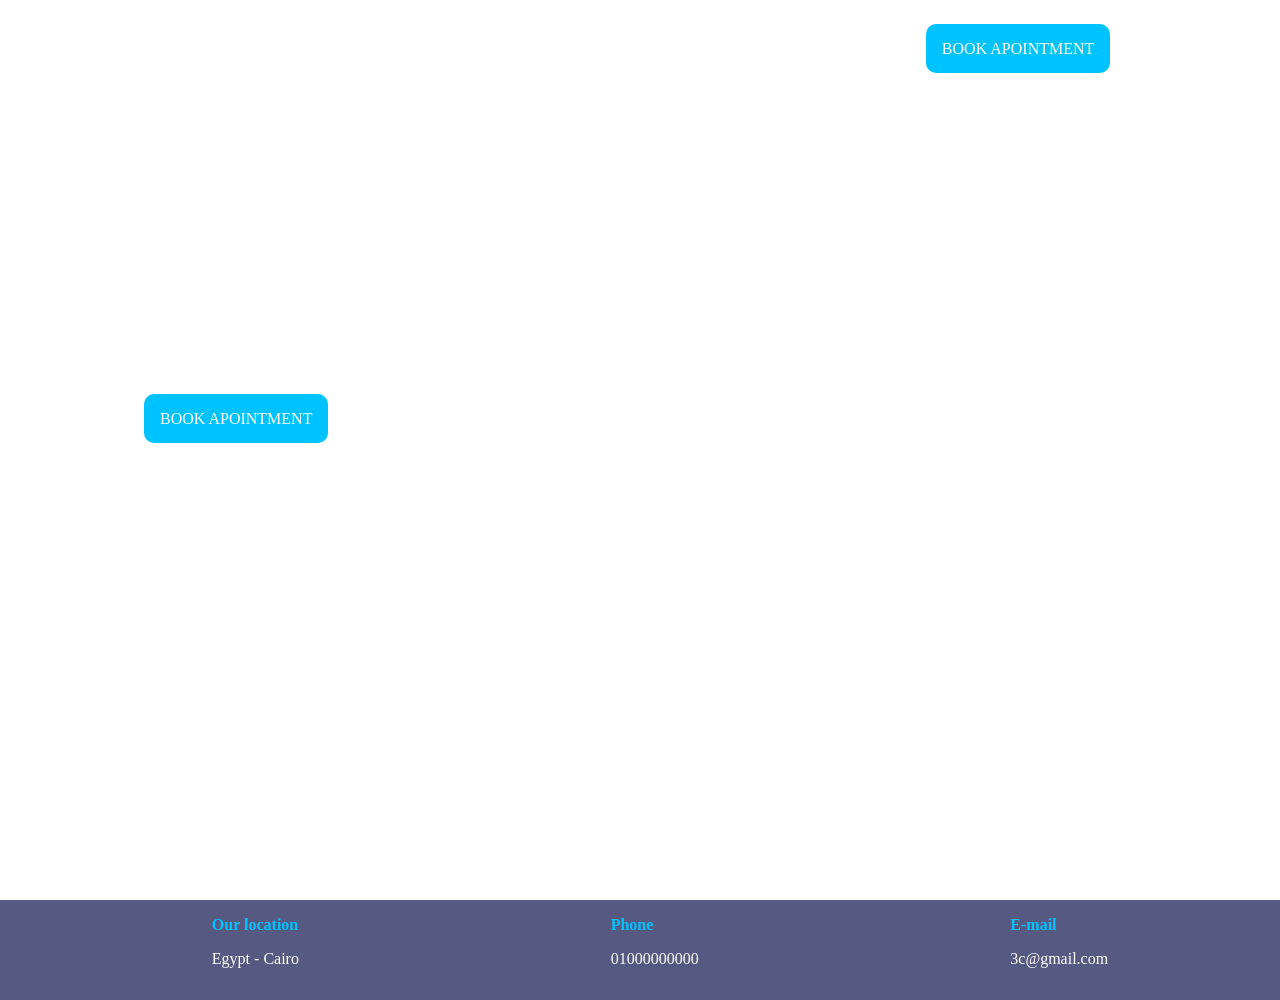
==== index.html @ f0af53a6 "Rename index1.html to index.html" ====
<!DOCTYPE html>
<html lang="en">
<head>
    <meta charset="UTF-8">
    <meta http-equiv="X-UA-Compatible" content="IE=edge">
    <meta name="viewport" content="width=device-width, initial-scale=1.0">
    <title>Car</title>
    <link rel="stylesheet" href="styke1.css">
</head>
<body>
    <header>
        <nav class="nav-bar">
            <div class="logo">
                <i class="fa-solid fa-car"></i> Automotive
            </div>
            <ul>
                <li><a href="#">Home</a></li>
                <li><a href="#">Features</a></li>
                <li><a href="#">Price</a></li>
                <li><a href="#">Contact</a></li>
                <li><a href="#" class="high-light">BOOK APOINTMENT</a></li>
            </ul>
        </nav>
        <div class="content">
            <h1>You Car Repairs</h1>
            <p>Visit us for your service</p>
            <a href="#" class="high-light">BOOK APOINTMENT</a>
        </div>
    </header>

    <footer>
        <ul>
            <li>
                <strong>Our location</strong>
                <p>Egypt - Cairo</p>
            </li>
            <li>
                <strong>Phone</strong>
                <p>01000000000</p>
            </li>
            <li>
                <strong>E-mail</strong>
                <p>3c@gmail.com</p>
            </li>
        </ul>
    </footer>

</body>

</html>
---- styke1.css ----
body {
  margin: 0;
}
header {
  background-image: url(car.jpeg);
  background-size: cover;
  background-position: center center;
  height: 100vh;
  color: #fff;
  display: flex;
  flex-direction: column;
}
a {
  text-decoration: none;
  color: #fff;
}
nav {
  display: flex;
  justify-content: space-around;
  padding: 1.5rem;
}
nav .logo {
  font-size: 2rem;
}
nav ul {
  list-style-type: none;
  display: flex;
  justify-content: space-between;
}
nav ul li {
  margin: 0 1rem;
}
header .high-light {
  background-color: #00c2ff;
  padding: 1rem;
  border-radius: 10px;
}
header .content {
  margin: 10rem auto;
  width: 62rem;
}
header .content h1 {
  font-size: 2.5rem;
}
header .content p {
  font-size: 1.5rem;
}

footer {
  background-color: #565a82;
  padding: 1rem;
}
footer ul {
  margin: 0;
  display: flex;
  justify-content: space-around;
}
footer ul li {
  list-style-type: none;
  color: #fff;
}
footer strong {
  color: #00c2ff;
}
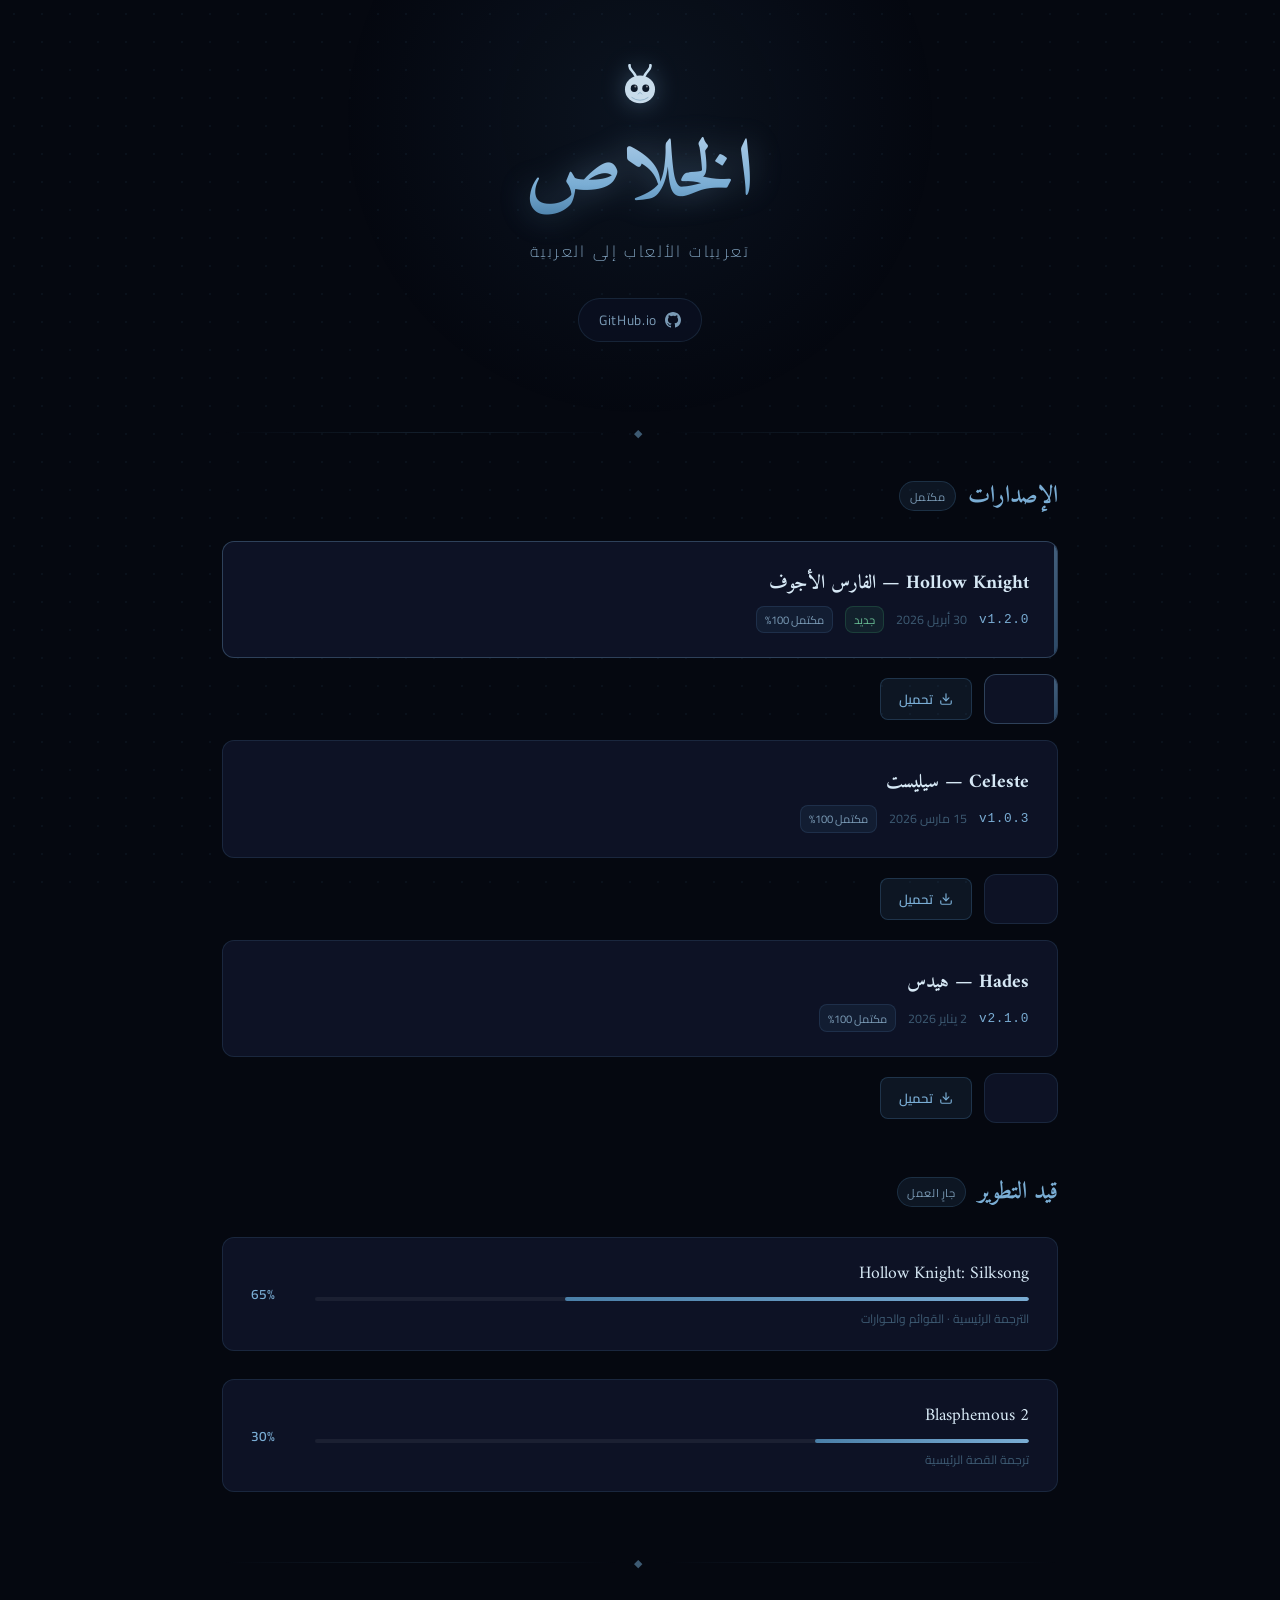
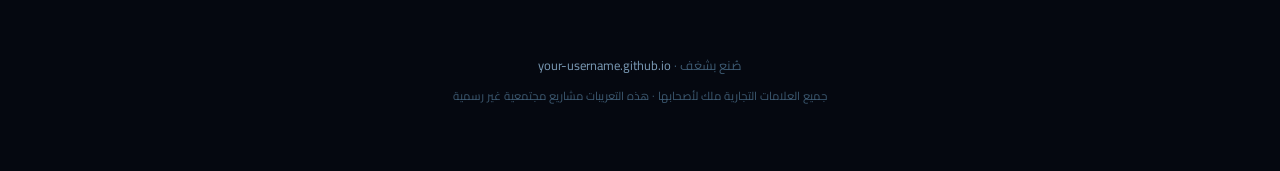
==== commit fd4c9d16: "Add files via upload" ====
--- a/index.html
+++ b/index.html
@@ -1,50 +1,617 @@
-<!DOCTYPE html>
-<html lang="en">
-<head>
-    <meta charset="UTF-8">
-    <meta http-equiv="X-UA-Compatible" content="IE=edge">
-    <meta name="viewport" content="width=device-width, initial-scale=1.0">
-    <title>Car</title>
-    <link rel="stylesheet" href="styke1.css">
-</head>
-<body>
-    <header>
-        <nav class="nav-bar">
-            <div class="logo">
-                <i class="fa-solid fa-car"></i> Automotive
-            </div>
-            <ul>
-                <li><a href="#">Home</a></li>
-                <li><a href="#">Features</a></li>
-                <li><a href="#">Price</a></li>
-                <li><a href="#">Contact</a></li>
-                <li><a href="#" class="high-light">BOOK APOINTMENT</a></li>
-            </ul>
-        </nav>
-        <div class="content">
-            <h1>You Car Repairs</h1>
-            <p>Visit us for your service</p>
-            <a href="#" class="high-light">BOOK APOINTMENT</a>
-        </div>
-    </header>
-
-    <footer>
-        <ul>
-            <li>
-                <strong>Our location</strong>
-                <p>Egypt - Cairo</p>
-            </li>
-            <li>
-                <strong>Phone</strong>
-                <p>01000000000</p>
-            </li>
-            <li>
-                <strong>E-mail</strong>
-                <p>3c@gmail.com</p>
-            </li>
-        </ul>
-    </footer>
-
-</body>
-
-</html>
+<!DOCTYPE html>
+<html lang="ar" dir="rtl">
+<head>
+<meta charset="UTF-8">
+<meta name="viewport" content="width=device-width, initial-scale=1.0">
+<title>الخلاص - التعريبات</title>
+<link rel="preconnect" href="https://fonts.googleapis.com">
+<link href="https://fonts.googleapis.com/css2?family=Amiri:wght@400;700&family=Cairo:wght@300;400;600;700&display=swap" rel="stylesheet">
+<style>
+  :root {
+    --bg-deep: #050810;
+    --bg-mid: #090d1a;
+    --bg-card: #0d1225;
+    --bg-card-hover: #111828;
+    --accent-blue: #7aadd4;
+    --accent-glow: #4a7fa8;
+    --accent-bright: #aecde8;
+    --text-primary: #d6e8f5;
+    --text-secondary: #7a9ab5;
+    --text-muted: #3d5a72;
+    --border: rgba(100, 160, 200, 0.15);
+    --border-hover: rgba(122, 173, 212, 0.35);
+    --skull-white: #e8f0f7;
+  }
+
+  * { margin: 0; padding: 0; box-sizing: border-box; }
+
+  body {
+    background: var(--bg-deep);
+    color: var(--text-primary);
+    font-family: 'Cairo', sans-serif;
+    min-height: 100vh;
+    overflow-x: hidden;
+    position: relative;
+  }
+
+  /* Hexagonal dot pattern background */
+  body::before {
+    content: '';
+    position: fixed;
+    inset: 0;
+    background-image: radial-gradient(circle, rgba(74, 127, 168, 0.08) 1px, transparent 1px);
+    background-size: 28px 28px;
+    pointer-events: none;
+    z-index: 0;
+  }
+
+  /* Atmospheric glow */
+  body::after {
+    content: '';
+    position: fixed;
+    top: -20%;
+    left: 50%;
+    transform: translateX(-50%);
+    width: 600px;
+    height: 600px;
+    background: radial-gradient(ellipse, rgba(58, 100, 145, 0.12) 0%, transparent 70%);
+    pointer-events: none;
+    z-index: 0;
+  }
+
+  .container {
+    max-width: 900px;
+    margin: 0 auto;
+    padding: 0 2rem;
+    position: relative;
+    z-index: 1;
+  }
+
+  /* ── HEADER ── */
+  header {
+    text-align: center;
+    padding: 4rem 0 3rem;
+    position: relative;
+  }
+
+  .logo-area {
+    display: inline-flex;
+    flex-direction: column;
+    align-items: center;
+    gap: 0.5rem;
+  }
+
+  /* Skull SVG */
+  .skull-icon {
+    width: 52px;
+    height: 52px;
+    margin-bottom: 0.5rem;
+    filter: drop-shadow(0 0 12px rgba(122, 173, 212, 0.4));
+    animation: float 4s ease-in-out infinite;
+  }
+
+  @keyframes float {
+    0%, 100% { transform: translateY(0px); }
+    50% { transform: translateY(-6px); }
+  }
+
+  .site-title {
+    font-family: 'Amiri', serif;
+    font-size: clamp(3rem, 8vw, 5rem);
+    font-weight: 700;
+    letter-spacing: 0.02em;
+    background: linear-gradient(180deg, var(--accent-bright) 0%, var(--accent-blue) 60%, var(--accent-glow) 100%);
+    -webkit-background-clip: text;
+    -webkit-text-fill-color: transparent;
+    background-clip: text;
+    line-height: 1.1;
+    text-shadow: none;
+    position: relative;
+  }
+
+  .site-title::after {
+    content: 'الخلاص';
+    position: absolute;
+    inset: 0;
+    background: linear-gradient(180deg, var(--accent-bright) 0%, var(--accent-blue) 60%, var(--accent-glow) 100%);
+    -webkit-background-clip: text;
+    -webkit-text-fill-color: transparent;
+    background-clip: text;
+    filter: blur(16px);
+    opacity: 0.4;
+    z-index: -1;
+  }
+
+  .site-subtitle {
+    font-size: 1rem;
+    color: var(--text-secondary);
+    letter-spacing: 0.15em;
+    font-weight: 300;
+    margin-top: 0.5rem;
+  }
+
+  .github-link {
+    display: inline-flex;
+    align-items: center;
+    gap: 0.5rem;
+    margin-top: 1.5rem;
+    padding: 0.5rem 1.25rem;
+    border: 1px solid var(--border);
+    border-radius: 2rem;
+    color: var(--text-secondary);
+    text-decoration: none;
+    font-size: 0.85rem;
+    font-weight: 400;
+    letter-spacing: 0.05em;
+    transition: all 0.3s ease;
+    background: rgba(13, 18, 37, 0.6);
+  }
+
+  .github-link:hover {
+    border-color: var(--border-hover);
+    color: var(--accent-blue);
+    background: rgba(74, 127, 168, 0.08);
+  }
+
+  .github-link svg {
+    width: 16px;
+    height: 16px;
+    fill: currentColor;
+  }
+
+  /* ── DIVIDER ── */
+  .divider {
+    display: flex;
+    align-items: center;
+    gap: 1rem;
+    margin: 2rem 0;
+  }
+
+  .divider-line {
+    flex: 1;
+    height: 1px;
+    background: linear-gradient(90deg, transparent, var(--border), transparent);
+  }
+
+  .divider-skull {
+    color: var(--text-muted);
+    font-size: 0.7rem;
+    letter-spacing: 0.3em;
+    text-transform: uppercase;
+  }
+
+  /* ── SECTION TITLES ── */
+  .section-header {
+    display: flex;
+    align-items: center;
+    gap: 0.75rem;
+    margin-bottom: 1.5rem;
+  }
+
+  .section-title {
+    font-family: 'Amiri', serif;
+    font-size: 1.5rem;
+    font-weight: 700;
+    color: var(--accent-blue);
+  }
+
+  .section-badge {
+    font-size: 0.7rem;
+    padding: 0.2rem 0.6rem;
+    border-radius: 1rem;
+    background: rgba(74, 127, 168, 0.12);
+    border: 1px solid rgba(74, 127, 168, 0.25);
+    color: var(--text-secondary);
+    letter-spacing: 0.05em;
+  }
+
+  /* ── RELEASE CARDS ── */
+  .releases-list {
+    display: flex;
+    flex-direction: column;
+    gap: 1rem;
+    margin-bottom: 3rem;
+  }
+
+  .release-card {
+    background: var(--bg-card);
+    border: 1px solid var(--border);
+    border-radius: 12px;
+    padding: 1.5rem 1.75rem;
+    display: grid;
+    grid-template-columns: 1fr auto;
+    align-items: center;
+    gap: 1rem;
+    transition: all 0.3s ease;
+    position: relative;
+    overflow: hidden;
+    text-decoration: none;
+  }
+
+  .release-card::before {
+    content: '';
+    position: absolute;
+    right: 0;
+    top: 0;
+    bottom: 0;
+    width: 3px;
+    background: linear-gradient(180deg, var(--accent-blue), var(--accent-glow));
+    opacity: 0;
+    transition: opacity 0.3s ease;
+  }
+
+  .release-card:hover {
+    border-color: var(--border-hover);
+    background: var(--bg-card-hover);
+    transform: translateX(-3px);
+  }
+
+  .release-card:hover::before {
+    opacity: 1;
+  }
+
+  .release-card.latest {
+    border-color: rgba(122, 173, 212, 0.3);
+  }
+
+  .release-card.latest::before {
+    opacity: 0.5;
+  }
+
+  .release-info {}
+
+  .release-game {
+    font-family: 'Amiri', serif;
+    font-size: 1.2rem;
+    font-weight: 700;
+    color: var(--text-primary);
+    margin-bottom: 0.35rem;
+  }
+
+  .release-meta {
+    display: flex;
+    align-items: center;
+    gap: 0.75rem;
+    flex-wrap: wrap;
+  }
+
+  .release-version {
+    font-size: 0.8rem;
+    color: var(--accent-blue);
+    font-family: monospace;
+    letter-spacing: 0.05em;
+  }
+
+  .release-date {
+    font-size: 0.78rem;
+    color: var(--text-muted);
+  }
+
+  .release-tag {
+    font-size: 0.7rem;
+    padding: 0.15rem 0.5rem;
+    border-radius: 0.5rem;
+    background: rgba(74, 127, 168, 0.1);
+    border: 1px solid rgba(74, 127, 168, 0.2);
+    color: var(--text-secondary);
+  }
+
+  .release-tag.new {
+    background: rgba(58, 150, 100, 0.12);
+    border-color: rgba(58, 150, 100, 0.25);
+    color: #6abf96;
+  }
+
+  .release-actions {
+    display: flex;
+    align-items: center;
+    gap: 0.75rem;
+  }
+
+  .btn-download {
+    display: inline-flex;
+    align-items: center;
+    gap: 0.4rem;
+    padding: 0.5rem 1.1rem;
+    background: rgba(74, 127, 168, 0.12);
+    border: 1px solid rgba(74, 127, 168, 0.3);
+    border-radius: 8px;
+    color: var(--accent-blue);
+    text-decoration: none;
+    font-size: 0.82rem;
+    font-weight: 600;
+    transition: all 0.25s ease;
+    white-space: nowrap;
+  }
+
+  .btn-download:hover {
+    background: rgba(74, 127, 168, 0.22);
+    border-color: var(--accent-blue);
+    color: var(--accent-bright);
+  }
+
+  .btn-download svg {
+    width: 14px;
+    height: 14px;
+    flex-shrink: 0;
+  }
+
+  /* ── PROGRESS / WIP SECTION ── */
+  .wip-card {
+    background: var(--bg-card);
+    border: 1px solid var(--border);
+    border-radius: 12px;
+    padding: 1.25rem 1.75rem;
+    display: flex;
+    align-items: center;
+    justify-content: space-between;
+    gap: 1rem;
+    margin-bottom: 0.75rem;
+    transition: border-color 0.3s;
+  }
+
+  .wip-card:hover {
+    border-color: rgba(100, 160, 200, 0.25);
+  }
+
+  .wip-info { flex: 1; }
+
+  .wip-game {
+    font-family: 'Amiri', serif;
+    font-size: 1.1rem;
+    color: var(--text-primary);
+    margin-bottom: 0.5rem;
+  }
+
+  .progress-bar {
+    height: 4px;
+    background: rgba(255,255,255,0.06);
+    border-radius: 2px;
+    overflow: hidden;
+    margin-bottom: 0.35rem;
+  }
+
+  .progress-fill {
+    height: 100%;
+    border-radius: 2px;
+    background: linear-gradient(90deg, var(--accent-glow), var(--accent-blue));
+    transition: width 0.8s ease;
+  }
+
+  .progress-label {
+    font-size: 0.75rem;
+    color: var(--text-muted);
+  }
+
+  .progress-pct {
+    font-size: 0.85rem;
+    font-weight: 600;
+    color: var(--accent-blue);
+    min-width: 3rem;
+    text-align: left;
+  }
+
+  /* ── FOOTER ── */
+  footer {
+    text-align: center;
+    padding: 3rem 0 4rem;
+    color: var(--text-muted);
+    font-size: 0.8rem;
+  }
+
+  footer a { color: var(--text-secondary); text-decoration: none; }
+  footer a:hover { color: var(--accent-blue); }
+
+  /* ── PARTICLES ── */
+  .particles {
+    position: fixed;
+    inset: 0;
+    pointer-events: none;
+    z-index: 0;
+    overflow: hidden;
+  }
+
+  .particle {
+    position: absolute;
+    width: 2px;
+    height: 2px;
+    border-radius: 50%;
+    background: var(--accent-glow);
+    opacity: 0;
+    animation: drift linear infinite;
+  }
+
+  @keyframes drift {
+    0% { transform: translateY(100vh) translateX(0); opacity: 0; }
+    10% { opacity: 0.4; }
+    90% { opacity: 0.2; }
+    100% { transform: translateY(-10vh) translateX(20px); opacity: 0; }
+  }
+</style>
+</head>
+<body>
+
+<div class="particles" id="particles"></div>
+
+<div class="container">
+  <!-- HEADER -->
+  <header>
+    <div class="logo-area">
+      <!-- Hollow Knight-style skull SVG -->
+      <svg class="skull-icon" viewBox="0 0 80 90" fill="none" xmlns="http://www.w3.org/2000/svg">
+        <!-- Horns -->
+        <path d="M32 20 C28 12, 20 8, 22 2" stroke="#c8dff0" stroke-width="4.5" stroke-linecap="round" fill="none"/>
+        <path d="M48 20 C52 12, 60 8, 58 2" stroke="#c8dff0" stroke-width="4.5" stroke-linecap="round" fill="none"/>
+        <!-- Head -->
+        <ellipse cx="40" cy="44" rx="26" ry="24" fill="#d8ecfa" opacity="0.92"/>
+        <!-- Eyes -->
+        <ellipse cx="30" cy="42" rx="6" ry="6.5" fill="#0d1828"/>
+        <ellipse cx="50" cy="42" rx="6" ry="6.5" fill="#0d1828"/>
+        <!-- Shine in eyes -->
+        <circle cx="32" cy="39" r="1.8" fill="white" opacity="0.5"/>
+        <circle cx="52" cy="39" r="1.8" fill="white" opacity="0.5"/>
+        <!-- Nose -->
+        <path d="M37 52 L40 49 L43 52" stroke="#8ab0c8" stroke-width="1.5" fill="none" stroke-linecap="round"/>
+        <!-- Chin / lower face -->
+        <path d="M26 58 Q40 68 54 58" stroke="#8ab0c8" stroke-width="1.5" fill="none" stroke-linecap="round"/>
+      </svg>
+
+      <h1 class="site-title">الخلاص</h1>
+      <p class="site-subtitle">تعريبات الألعاب إلى العربية</p>
+
+      <a href="https://your-username.github.io" class="github-link" target="_blank">
+        <svg viewBox="0 0 24 24" xmlns="http://www.w3.org/2000/svg">
+          <path d="M12 0C5.374 0 0 5.373 0 12c0 5.302 3.438 9.8 8.207 11.387.599.111.793-.261.793-.577v-2.234c-3.338.726-4.033-1.416-4.033-1.416-.546-1.387-1.333-1.756-1.333-1.756-1.089-.745.083-.729.083-.729 1.205.084 1.839 1.237 1.839 1.237 1.07 1.834 2.807 1.304 3.492.997.107-.775.418-1.305.762-1.604-2.665-.305-5.467-1.334-5.467-5.931 0-1.311.469-2.381 1.236-3.221-.124-.303-.535-1.524.117-3.176 0 0 1.008-.322 3.301 1.23A11.509 11.509 0 0112 5.803c1.02.005 2.047.138 3.006.404 2.291-1.552 3.297-1.23 3.297-1.23.653 1.653.242 2.874.118 3.176.77.84 1.235 1.911 1.235 3.221 0 4.609-2.807 5.624-5.479 5.921.43.372.823 1.102.823 2.222v3.293c0 .319.192.694.801.576C20.566 21.797 24 17.3 24 12c0-6.627-5.373-12-12-12z"/>
+        </svg>
+        GitHub.io
+      </a>
+    </div>
+  </header>
+
+  <!-- RELEASES -->
+  <div class="divider">
+    <div class="divider-line"></div>
+    <span class="divider-skull">◆</span>
+    <div class="divider-line"></div>
+  </div>
+
+  <div class="section-header">
+    <h2 class="section-title">الإصدارات</h2>
+    <span class="section-badge">مكتمل</span>
+  </div>
+
+  <div class="releases-list">
+
+    <a href="https://your-username.github.io/releases/hollow-knight" class="release-card latest" target="_blank">
+      <div class="release-info">
+        <div class="release-game">Hollow Knight — الفارس الأجوف</div>
+        <div class="release-meta">
+          <span class="release-version">v1.2.0</span>
+          <span class="release-date">30 أبريل 2026</span>
+          <span class="release-tag new">جديد</span>
+          <span class="release-tag">مكتمل 100%</span>
+        </div>
+      </div>
+      <div class="release-actions">
+        <a href="https://your-username.github.io/releases/hollow-knight/latest.zip" class="btn-download" onclick="event.stopPropagation()">
+          <svg viewBox="0 0 24 24" fill="none" stroke="currentColor" stroke-width="2" stroke-linecap="round" stroke-linejoin="round">
+            <path d="M21 15v4a2 2 0 01-2 2H5a2 2 0 01-2-2v-4"/><polyline points="7 10 12 15 17 10"/><line x1="12" y1="15" x2="12" y2="3"/>
+          </svg>
+          تحميل
+        </a>
+      </div>
+    </a>
+
+    <a href="https://your-username.github.io/releases/game2" class="release-card" target="_blank">
+      <div class="release-info">
+        <div class="release-game">Celeste — سيليست</div>
+        <div class="release-meta">
+          <span class="release-version">v1.0.3</span>
+          <span class="release-date">15 مارس 2026</span>
+          <span class="release-tag">مكتمل 100%</span>
+        </div>
+      </div>
+      <div class="release-actions">
+        <a href="https://your-username.github.io/releases/celeste/latest.zip" class="btn-download" onclick="event.stopPropagation()">
+          <svg viewBox="0 0 24 24" fill="none" stroke="currentColor" stroke-width="2" stroke-linecap="round" stroke-linejoin="round">
+            <path d="M21 15v4a2 2 0 01-2 2H5a2 2 0 01-2-2v-4"/><polyline points="7 10 12 15 17 10"/><line x1="12" y1="15" x2="12" y2="3"/>
+          </svg>
+          تحميل
+        </a>
+      </div>
+    </a>
+
+    <a href="https://your-username.github.io/releases/game3" class="release-card" target="_blank">
+      <div class="release-info">
+        <div class="release-game">Hades — هيدس</div>
+        <div class="release-meta">
+          <span class="release-version">v2.1.0</span>
+          <span class="release-date">2 يناير 2026</span>
+          <span class="release-tag">مكتمل 100%</span>
+        </div>
+      </div>
+      <div class="release-actions">
+        <a href="https://your-username.github.io/releases/hades/latest.zip" class="btn-download" onclick="event.stopPropagation()">
+          <svg viewBox="0 0 24 24" fill="none" stroke="currentColor" stroke-width="2" stroke-linecap="round" stroke-linejoin="round">
+            <path d="M21 15v4a2 2 0 01-2 2H5a2 2 0 01-2-2v-4"/><polyline points="7 10 12 15 17 10"/><line x1="12" y1="15" x2="12" y2="3"/>
+          </svg>
+          تحميل
+        </a>
+      </div>
+    </a>
+
+  </div>
+
+  <!-- WIP -->
+  <div class="section-header">
+    <h2 class="section-title">قيد التطوير</h2>
+    <span class="section-badge">جارٍ العمل</span>
+  </div>
+
+  <div class="releases-list">
+
+    <div class="wip-card">
+      <div class="wip-info">
+        <div class="wip-game">Hollow Knight: Silksong</div>
+        <div class="progress-bar">
+          <div class="progress-fill" style="width: 65%"></div>
+        </div>
+        <div class="progress-label">الترجمة الرئيسية · القوائم والحوارات</div>
+      </div>
+      <span class="progress-pct">65%</span>
+    </div>
+
+    <div class="wip-card">
+      <div class="wip-info">
+        <div class="wip-game">Blasphemous 2</div>
+        <div class="progress-bar">
+          <div class="progress-fill" style="width: 30%"></div>
+        </div>
+        <div class="progress-label">ترجمة القصة الرئيسية</div>
+      </div>
+      <span class="progress-pct">30%</span>
+    </div>
+
+  </div>
+
+  <!-- FOOTER -->
+  <div class="divider">
+    <div class="divider-line"></div>
+    <span class="divider-skull">◆</span>
+    <div class="divider-line"></div>
+  </div>
+
+  <footer>
+    <p>صُنع بشغف · <a href="https://your-username.github.io" target="_blank">your-username.github.io</a></p>
+    <p style="margin-top: 0.5rem; font-size:0.72rem;">جميع العلامات التجارية ملك لأصحابها · هذه التعريبات مشاريع مجتمعية غير رسمية</p>
+  </footer>
+</div>
+
+<script>
+  // Floating particles
+  const container = document.getElementById('particles');
+  for (let i = 0; i < 18; i++) {
+    const p = document.createElement('div');
+    p.className = 'particle';
+    p.style.cssText = `
+      left: ${Math.random() * 100}%;
+      width: ${Math.random() > 0.6 ? 3 : 2}px;
+      height: ${Math.random() > 0.6 ? 3 : 2}px;
+      animation-duration: ${8 + Math.random() * 12}s;
+      animation-delay: ${-Math.random() * 15}s;
+      opacity: 0;
+    `;
+    container.appendChild(p);
+  }
+
+  // Progress bar animation on load
+  window.addEventListener('load', () => {
+    document.querySelectorAll('.progress-fill').forEach(bar => {
+      const target = bar.style.width;
+      bar.style.width = '0%';
+      setTimeout(() => { bar.style.width = target; }, 300);
+    });
+  });
+</script>
+</body>
+</html>
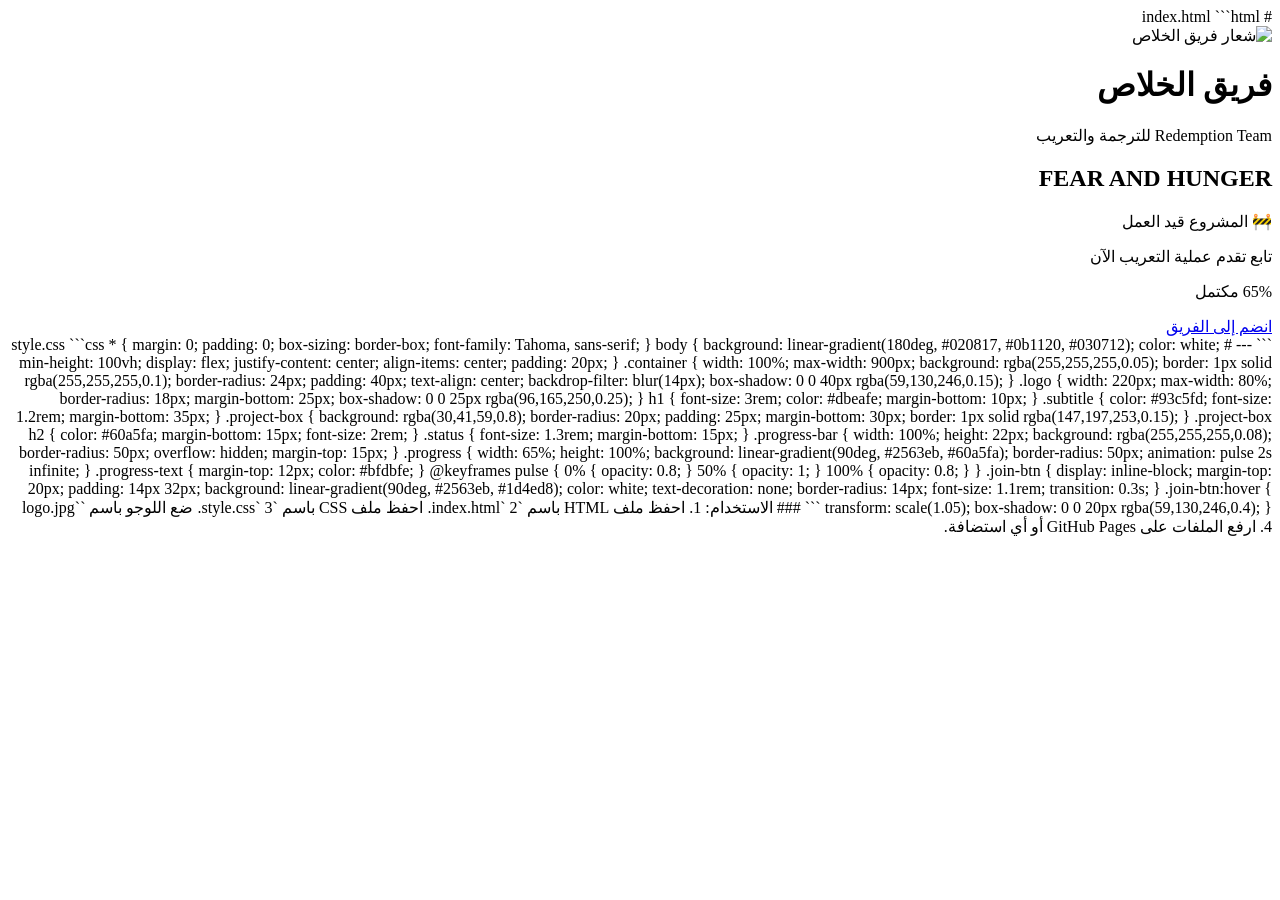
==== commit 8050c3b9: "Update index.html" ====
--- a/index.html
+++ b/index.html
@@ -1,617 +1,162 @@
+# index.html
+
+```html
 <!DOCTYPE html>
 <html lang="ar" dir="rtl">
 <head>
-<meta charset="UTF-8">
-<meta name="viewport" content="width=device-width, initial-scale=1.0">
-<title>الخلاص - التعريبات</title>
-<link rel="preconnect" href="https://fonts.googleapis.com">
-<link href="https://fonts.googleapis.com/css2?family=Amiri:wght@400;700&family=Cairo:wght@300;400;600;700&display=swap" rel="stylesheet">
-<style>
-  :root {
-    --bg-deep: #050810;
-    --bg-mid: #090d1a;
-    --bg-card: #0d1225;
-    --bg-card-hover: #111828;
-    --accent-blue: #7aadd4;
-    --accent-glow: #4a7fa8;
-    --accent-bright: #aecde8;
-    --text-primary: #d6e8f5;
-    --text-secondary: #7a9ab5;
-    --text-muted: #3d5a72;
-    --border: rgba(100, 160, 200, 0.15);
-    --border-hover: rgba(122, 173, 212, 0.35);
-    --skull-white: #e8f0f7;
-  }
-
-  * { margin: 0; padding: 0; box-sizing: border-box; }
-
-  body {
-    background: var(--bg-deep);
-    color: var(--text-primary);
-    font-family: 'Cairo', sans-serif;
-    min-height: 100vh;
-    overflow-x: hidden;
-    position: relative;
-  }
-
-  /* Hexagonal dot pattern background */
-  body::before {
-    content: '';
-    position: fixed;
-    inset: 0;
-    background-image: radial-gradient(circle, rgba(74, 127, 168, 0.08) 1px, transparent 1px);
-    background-size: 28px 28px;
-    pointer-events: none;
-    z-index: 0;
-  }
-
-  /* Atmospheric glow */
-  body::after {
-    content: '';
-    position: fixed;
-    top: -20%;
-    left: 50%;
-    transform: translateX(-50%);
-    width: 600px;
-    height: 600px;
-    background: radial-gradient(ellipse, rgba(58, 100, 145, 0.12) 0%, transparent 70%);
-    pointer-events: none;
-    z-index: 0;
-  }
-
-  .container {
-    max-width: 900px;
-    margin: 0 auto;
-    padding: 0 2rem;
-    position: relative;
-    z-index: 1;
-  }
-
-  /* ── HEADER ── */
-  header {
-    text-align: center;
-    padding: 4rem 0 3rem;
-    position: relative;
-  }
-
-  .logo-area {
-    display: inline-flex;
-    flex-direction: column;
-    align-items: center;
-    gap: 0.5rem;
-  }
-
-  /* Skull SVG */
-  .skull-icon {
-    width: 52px;
-    height: 52px;
-    margin-bottom: 0.5rem;
-    filter: drop-shadow(0 0 12px rgba(122, 173, 212, 0.4));
-    animation: float 4s ease-in-out infinite;
-  }
-
-  @keyframes float {
-    0%, 100% { transform: translateY(0px); }
-    50% { transform: translateY(-6px); }
-  }
-
-  .site-title {
-    font-family: 'Amiri', serif;
-    font-size: clamp(3rem, 8vw, 5rem);
-    font-weight: 700;
-    letter-spacing: 0.02em;
-    background: linear-gradient(180deg, var(--accent-bright) 0%, var(--accent-blue) 60%, var(--accent-glow) 100%);
-    -webkit-background-clip: text;
-    -webkit-text-fill-color: transparent;
-    background-clip: text;
-    line-height: 1.1;
-    text-shadow: none;
-    position: relative;
-  }
-
-  .site-title::after {
-    content: 'الخلاص';
-    position: absolute;
-    inset: 0;
-    background: linear-gradient(180deg, var(--accent-bright) 0%, var(--accent-blue) 60%, var(--accent-glow) 100%);
-    -webkit-background-clip: text;
-    -webkit-text-fill-color: transparent;
-    background-clip: text;
-    filter: blur(16px);
-    opacity: 0.4;
-    z-index: -1;
-  }
-
-  .site-subtitle {
-    font-size: 1rem;
-    color: var(--text-secondary);
-    letter-spacing: 0.15em;
-    font-weight: 300;
-    margin-top: 0.5rem;
-  }
-
-  .github-link {
-    display: inline-flex;
-    align-items: center;
-    gap: 0.5rem;
-    margin-top: 1.5rem;
-    padding: 0.5rem 1.25rem;
-    border: 1px solid var(--border);
-    border-radius: 2rem;
-    color: var(--text-secondary);
-    text-decoration: none;
-    font-size: 0.85rem;
-    font-weight: 400;
-    letter-spacing: 0.05em;
-    transition: all 0.3s ease;
-    background: rgba(13, 18, 37, 0.6);
-  }
-
-  .github-link:hover {
-    border-color: var(--border-hover);
-    color: var(--accent-blue);
-    background: rgba(74, 127, 168, 0.08);
-  }
-
-  .github-link svg {
-    width: 16px;
-    height: 16px;
-    fill: currentColor;
-  }
-
-  /* ── DIVIDER ── */
-  .divider {
-    display: flex;
-    align-items: center;
-    gap: 1rem;
-    margin: 2rem 0;
-  }
-
-  .divider-line {
-    flex: 1;
-    height: 1px;
-    background: linear-gradient(90deg, transparent, var(--border), transparent);
-  }
-
-  .divider-skull {
-    color: var(--text-muted);
-    font-size: 0.7rem;
-    letter-spacing: 0.3em;
-    text-transform: uppercase;
-  }
-
-  /* ── SECTION TITLES ── */
-  .section-header {
-    display: flex;
-    align-items: center;
-    gap: 0.75rem;
-    margin-bottom: 1.5rem;
-  }
-
-  .section-title {
-    font-family: 'Amiri', serif;
-    font-size: 1.5rem;
-    font-weight: 700;
-    color: var(--accent-blue);
-  }
-
-  .section-badge {
-    font-size: 0.7rem;
-    padding: 0.2rem 0.6rem;
-    border-radius: 1rem;
-    background: rgba(74, 127, 168, 0.12);
-    border: 1px solid rgba(74, 127, 168, 0.25);
-    color: var(--text-secondary);
-    letter-spacing: 0.05em;
-  }
-
-  /* ── RELEASE CARDS ── */
-  .releases-list {
-    display: flex;
-    flex-direction: column;
-    gap: 1rem;
-    margin-bottom: 3rem;
-  }
-
-  .release-card {
-    background: var(--bg-card);
-    border: 1px solid var(--border);
-    border-radius: 12px;
-    padding: 1.5rem 1.75rem;
-    display: grid;
-    grid-template-columns: 1fr auto;
-    align-items: center;
-    gap: 1rem;
-    transition: all 0.3s ease;
-    position: relative;
-    overflow: hidden;
-    text-decoration: none;
-  }
-
-  .release-card::before {
-    content: '';
-    position: absolute;
-    right: 0;
-    top: 0;
-    bottom: 0;
-    width: 3px;
-    background: linear-gradient(180deg, var(--accent-blue), var(--accent-glow));
-    opacity: 0;
-    transition: opacity 0.3s ease;
-  }
-
-  .release-card:hover {
-    border-color: var(--border-hover);
-    background: var(--bg-card-hover);
-    transform: translateX(-3px);
-  }
-
-  .release-card:hover::before {
-    opacity: 1;
-  }
-
-  .release-card.latest {
-    border-color: rgba(122, 173, 212, 0.3);
-  }
-
-  .release-card.latest::before {
-    opacity: 0.5;
-  }
-
-  .release-info {}
-
-  .release-game {
-    font-family: 'Amiri', serif;
-    font-size: 1.2rem;
-    font-weight: 700;
-    color: var(--text-primary);
-    margin-bottom: 0.35rem;
-  }
-
-  .release-meta {
-    display: flex;
-    align-items: center;
-    gap: 0.75rem;
-    flex-wrap: wrap;
-  }
-
-  .release-version {
-    font-size: 0.8rem;
-    color: var(--accent-blue);
-    font-family: monospace;
-    letter-spacing: 0.05em;
-  }
-
-  .release-date {
-    font-size: 0.78rem;
-    color: var(--text-muted);
-  }
-
-  .release-tag {
-    font-size: 0.7rem;
-    padding: 0.15rem 0.5rem;
-    border-radius: 0.5rem;
-    background: rgba(74, 127, 168, 0.1);
-    border: 1px solid rgba(74, 127, 168, 0.2);
-    color: var(--text-secondary);
-  }
-
-  .release-tag.new {
-    background: rgba(58, 150, 100, 0.12);
-    border-color: rgba(58, 150, 100, 0.25);
-    color: #6abf96;
-  }
-
-  .release-actions {
-    display: flex;
-    align-items: center;
-    gap: 0.75rem;
-  }
-
-  .btn-download {
-    display: inline-flex;
-    align-items: center;
-    gap: 0.4rem;
-    padding: 0.5rem 1.1rem;
-    background: rgba(74, 127, 168, 0.12);
-    border: 1px solid rgba(74, 127, 168, 0.3);
-    border-radius: 8px;
-    color: var(--accent-blue);
-    text-decoration: none;
-    font-size: 0.82rem;
-    font-weight: 600;
-    transition: all 0.25s ease;
-    white-space: nowrap;
-  }
-
-  .btn-download:hover {
-    background: rgba(74, 127, 168, 0.22);
-    border-color: var(--accent-blue);
-    color: var(--accent-bright);
-  }
-
-  .btn-download svg {
-    width: 14px;
-    height: 14px;
-    flex-shrink: 0;
-  }
-
-  /* ── PROGRESS / WIP SECTION ── */
-  .wip-card {
-    background: var(--bg-card);
-    border: 1px solid var(--border);
-    border-radius: 12px;
-    padding: 1.25rem 1.75rem;
-    display: flex;
-    align-items: center;
-    justify-content: space-between;
-    gap: 1rem;
-    margin-bottom: 0.75rem;
-    transition: border-color 0.3s;
-  }
-
-  .wip-card:hover {
-    border-color: rgba(100, 160, 200, 0.25);
-  }
-
-  .wip-info { flex: 1; }
-
-  .wip-game {
-    font-family: 'Amiri', serif;
-    font-size: 1.1rem;
-    color: var(--text-primary);
-    margin-bottom: 0.5rem;
-  }
-
-  .progress-bar {
-    height: 4px;
-    background: rgba(255,255,255,0.06);
-    border-radius: 2px;
-    overflow: hidden;
-    margin-bottom: 0.35rem;
-  }
-
-  .progress-fill {
-    height: 100%;
-    border-radius: 2px;
-    background: linear-gradient(90deg, var(--accent-glow), var(--accent-blue));
-    transition: width 0.8s ease;
-  }
-
-  .progress-label {
-    font-size: 0.75rem;
-    color: var(--text-muted);
-  }
-
-  .progress-pct {
-    font-size: 0.85rem;
-    font-weight: 600;
-    color: var(--accent-blue);
-    min-width: 3rem;
-    text-align: left;
-  }
-
-  /* ── FOOTER ── */
-  footer {
-    text-align: center;
-    padding: 3rem 0 4rem;
-    color: var(--text-muted);
-    font-size: 0.8rem;
-  }
-
-  footer a { color: var(--text-secondary); text-decoration: none; }
-  footer a:hover { color: var(--accent-blue); }
-
-  /* ── PARTICLES ── */
-  .particles {
-    position: fixed;
-    inset: 0;
-    pointer-events: none;
-    z-index: 0;
-    overflow: hidden;
-  }
-
-  .particle {
-    position: absolute;
-    width: 2px;
-    height: 2px;
-    border-radius: 50%;
-    background: var(--accent-glow);
-    opacity: 0;
-    animation: drift linear infinite;
-  }
-
-  @keyframes drift {
-    0% { transform: translateY(100vh) translateX(0); opacity: 0; }
-    10% { opacity: 0.4; }
-    90% { opacity: 0.2; }
-    100% { transform: translateY(-10vh) translateX(20px); opacity: 0; }
-  }
-</style>
+  <meta charset="UTF-8">
+  <meta name="viewport" content="width=device-width, initial-scale=1.0">
+  <title>فريق الخلاص | Redemption Team</title>
+  <link rel="stylesheet" href="style.css">
 </head>
 <body>
+  <div class="container">
+    <img src="logo.jpg" alt="شعار فريق الخلاص" class="logo">
+    <h1>فريق الخلاص</h1>
+    <p class="subtitle">Redemption Team للترجمة والتعريب</p>
 
-<div class="particles" id="particles"></div>
+    <div class="project-box">
+      <h2>FEAR AND HUNGER</h2>
+      <p class="status">🚧 المشروع قيد العمل</p>
+      <p>تابع تقدم عملية التعريب الآن</p>
 
-<div class="container">
-  <!-- HEADER -->
-  <header>
-    <div class="logo-area">
-      <!-- Hollow Knight-style skull SVG -->
-      <svg class="skull-icon" viewBox="0 0 80 90" fill="none" xmlns="http://www.w3.org/2000/svg">
-        <!-- Horns -->
-        <path d="M32 20 C28 12, 20 8, 22 2" stroke="#c8dff0" stroke-width="4.5" stroke-linecap="round" fill="none"/>
-        <path d="M48 20 C52 12, 60 8, 58 2" stroke="#c8dff0" stroke-width="4.5" stroke-linecap="round" fill="none"/>
-        <!-- Head -->
-        <ellipse cx="40" cy="44" rx="26" ry="24" fill="#d8ecfa" opacity="0.92"/>
-        <!-- Eyes -->
-        <ellipse cx="30" cy="42" rx="6" ry="6.5" fill="#0d1828"/>
-        <ellipse cx="50" cy="42" rx="6" ry="6.5" fill="#0d1828"/>
-        <!-- Shine in eyes -->
-        <circle cx="32" cy="39" r="1.8" fill="white" opacity="0.5"/>
-        <circle cx="52" cy="39" r="1.8" fill="white" opacity="0.5"/>
-        <!-- Nose -->
-        <path d="M37 52 L40 49 L43 52" stroke="#8ab0c8" stroke-width="1.5" fill="none" stroke-linecap="round"/>
-        <!-- Chin / lower face -->
-        <path d="M26 58 Q40 68 54 58" stroke="#8ab0c8" stroke-width="1.5" fill="none" stroke-linecap="round"/>
-      </svg>
+      <div class="progress-bar">
+        <div class="progress"></div>
+      </div>
 
-      <h1 class="site-title">الخلاص</h1>
-      <p class="site-subtitle">تعريبات الألعاب إلى العربية</p>
-
-      <a href="https://your-username.github.io" class="github-link" target="_blank">
-        <svg viewBox="0 0 24 24" xmlns="http://www.w3.org/2000/svg">
-          <path d="M12 0C5.374 0 0 5.373 0 12c0 5.302 3.438 9.8 8.207 11.387.599.111.793-.261.793-.577v-2.234c-3.338.726-4.033-1.416-4.033-1.416-.546-1.387-1.333-1.756-1.333-1.756-1.089-.745.083-.729.083-.729 1.205.084 1.839 1.237 1.839 1.237 1.07 1.834 2.807 1.304 3.492.997.107-.775.418-1.305.762-1.604-2.665-.305-5.467-1.334-5.467-5.931 0-1.311.469-2.381 1.236-3.221-.124-.303-.535-1.524.117-3.176 0 0 1.008-.322 3.301 1.23A11.509 11.509 0 0112 5.803c1.02.005 2.047.138 3.006.404 2.291-1.552 3.297-1.23 3.297-1.23.653 1.653.242 2.874.118 3.176.77.84 1.235 1.911 1.235 3.221 0 4.609-2.807 5.624-5.479 5.921.43.372.823 1.102.823 2.222v3.293c0 .319.192.694.801.576C20.566 21.797 24 17.3 24 12c0-6.627-5.373-12-12-12z"/>
-        </svg>
-        GitHub.io
-      </a>
-    </div>
-  </header>
-
-  <!-- RELEASES -->
-  <div class="divider">
-    <div class="divider-line"></div>
-    <span class="divider-skull">◆</span>
-    <div class="divider-line"></div>
-  </div>
-
-  <div class="section-header">
-    <h2 class="section-title">الإصدارات</h2>
-    <span class="section-badge">مكتمل</span>
-  </div>
-
-  <div class="releases-list">
-
-    <a href="https://your-username.github.io/releases/hollow-knight" class="release-card latest" target="_blank">
-      <div class="release-info">
-        <div class="release-game">Hollow Knight — الفارس الأجوف</div>
-        <div class="release-meta">
-          <span class="release-version">v1.2.0</span>
-          <span class="release-date">30 أبريل 2026</span>
-          <span class="release-tag new">جديد</span>
-          <span class="release-tag">مكتمل 100%</span>
-        </div>
-      </div>
-      <div class="release-actions">
-        <a href="https://your-username.github.io/releases/hollow-knight/latest.zip" class="btn-download" onclick="event.stopPropagation()">
-          <svg viewBox="0 0 24 24" fill="none" stroke="currentColor" stroke-width="2" stroke-linecap="round" stroke-linejoin="round">
-            <path d="M21 15v4a2 2 0 01-2 2H5a2 2 0 01-2-2v-4"/><polyline points="7 10 12 15 17 10"/><line x1="12" y1="15" x2="12" y2="3"/>
-          </svg>
-          تحميل
-        </a>
-      </div>
-    </a>
-
-    <a href="https://your-username.github.io/releases/game2" class="release-card" target="_blank">
-      <div class="release-info">
-        <div class="release-game">Celeste — سيليست</div>
-        <div class="release-meta">
-          <span class="release-version">v1.0.3</span>
-          <span class="release-date">15 مارس 2026</span>
-          <span class="release-tag">مكتمل 100%</span>
-        </div>
-      </div>
-      <div class="release-actions">
-        <a href="https://your-username.github.io/releases/celeste/latest.zip" class="btn-download" onclick="event.stopPropagation()">
-          <svg viewBox="0 0 24 24" fill="none" stroke="currentColor" stroke-width="2" stroke-linecap="round" stroke-linejoin="round">
-            <path d="M21 15v4a2 2 0 01-2 2H5a2 2 0 01-2-2v-4"/><polyline points="7 10 12 15 17 10"/><line x1="12" y1="15" x2="12" y2="3"/>
-          </svg>
-          تحميل
-        </a>
-      </div>
-    </a>
-
-    <a href="https://your-username.github.io/releases/game3" class="release-card" target="_blank">
-      <div class="release-info">
-        <div class="release-game">Hades — هيدس</div>
-        <div class="release-meta">
-          <span class="release-version">v2.1.0</span>
-          <span class="release-date">2 يناير 2026</span>
-          <span class="release-tag">مكتمل 100%</span>
-        </div>
-      </div>
-      <div class="release-actions">
-        <a href="https://your-username.github.io/releases/hades/latest.zip" class="btn-download" onclick="event.stopPropagation()">
-          <svg viewBox="0 0 24 24" fill="none" stroke="currentColor" stroke-width="2" stroke-linecap="round" stroke-linejoin="round">
-            <path d="M21 15v4a2 2 0 01-2 2H5a2 2 0 01-2-2v-4"/><polyline points="7 10 12 15 17 10"/><line x1="12" y1="15" x2="12" y2="3"/>
-          </svg>
-          تحميل
-        </a>
-      </div>
-    </a>
-
-  </div>
-
-  <!-- WIP -->
-  <div class="section-header">
-    <h2 class="section-title">قيد التطوير</h2>
-    <span class="section-badge">جارٍ العمل</span>
-  </div>
-
-  <div class="releases-list">
-
-    <div class="wip-card">
-      <div class="wip-info">
-        <div class="wip-game">Hollow Knight: Silksong</div>
-        <div class="progress-bar">
-          <div class="progress-fill" style="width: 65%"></div>
-        </div>
-        <div class="progress-label">الترجمة الرئيسية · القوائم والحوارات</div>
-      </div>
-      <span class="progress-pct">65%</span>
+      <p class="progress-text">65% مكتمل</p>
     </div>
 
-    <div class="wip-card">
-      <div class="wip-info">
-        <div class="wip-game">Blasphemous 2</div>
-        <div class="progress-bar">
-          <div class="progress-fill" style="width: 30%"></div>
-        </div>
-        <div class="progress-label">ترجمة القصة الرئيسية</div>
-      </div>
-      <span class="progress-pct">30%</span>
-    </div>
-
+    <a href="https://t.me/REDEMPTION_TEAM" target="_blank" class="join-btn">
+      انضم إلى الفريق
+    </a>
   </div>
-
-  <!-- FOOTER -->
-  <div class="divider">
-    <div class="divider-line"></div>
-    <span class="divider-skull">◆</span>
-    <div class="divider-line"></div>
-  </div>
-
-  <footer>
-    <p>صُنع بشغف · <a href="https://your-username.github.io" target="_blank">your-username.github.io</a></p>
-    <p style="margin-top: 0.5rem; font-size:0.72rem;">جميع العلامات التجارية ملك لأصحابها · هذه التعريبات مشاريع مجتمعية غير رسمية</p>
-  </footer>
-</div>
-
-<script>
-  // Floating particles
-  const container = document.getElementById('particles');
-  for (let i = 0; i < 18; i++) {
-    const p = document.createElement('div');
-    p.className = 'particle';
-    p.style.cssText = `
-      left: ${Math.random() * 100}%;
-      width: ${Math.random() > 0.6 ? 3 : 2}px;
-      height: ${Math.random() > 0.6 ? 3 : 2}px;
-      animation-duration: ${8 + Math.random() * 12}s;
-      animation-delay: ${-Math.random() * 15}s;
-      opacity: 0;
-    `;
-    container.appendChild(p);
-  }
-
-  // Progress bar animation on load
-  window.addEventListener('load', () => {
-    document.querySelectorAll('.progress-fill').forEach(bar => {
-      const target = bar.style.width;
-      bar.style.width = '0%';
-      setTimeout(() => { bar.style.width = target; }, 300);
-    });
-  });
-</script>
 </body>
 </html>
+```
+
+---
+
+# style.css
+
+```css
+* {
+  margin: 0;
+  padding: 0;
+  box-sizing: border-box;
+  font-family: Tahoma, sans-serif;
+}
+
+body {
+  background: linear-gradient(180deg, #020817, #0b1120, #030712);
+  color: white;
+  min-height: 100vh;
+  display: flex;
+  justify-content: center;
+  align-items: center;
+  padding: 20px;
+}
+
+.container {
+  width: 100%;
+  max-width: 900px;
+  background: rgba(255,255,255,0.05);
+  border: 1px solid rgba(255,255,255,0.1);
+  border-radius: 24px;
+  padding: 40px;
+  text-align: center;
+  backdrop-filter: blur(14px);
+  box-shadow: 0 0 40px rgba(59,130,246,0.15);
+}
+
+.logo {
+  width: 220px;
+  max-width: 80%;
+  border-radius: 18px;
+  margin-bottom: 25px;
+  box-shadow: 0 0 25px rgba(96,165,250,0.25);
+}
+
+h1 {
+  font-size: 3rem;
+  color: #dbeafe;
+  margin-bottom: 10px;
+}
+
+.subtitle {
+  color: #93c5fd;
+  font-size: 1.2rem;
+  margin-bottom: 35px;
+}
+
+.project-box {
+  background: rgba(30,41,59,0.8);
+  border-radius: 20px;
+  padding: 25px;
+  margin-bottom: 30px;
+  border: 1px solid rgba(147,197,253,0.15);
+}
+
+.project-box h2 {
+  color: #60a5fa;
+  margin-bottom: 15px;
+  font-size: 2rem;
+}
+
+.status {
+  font-size: 1.3rem;
+  margin-bottom: 15px;
+}
+
+.progress-bar {
+  width: 100%;
+  height: 22px;
+  background: rgba(255,255,255,0.08);
+  border-radius: 50px;
+  overflow: hidden;
+  margin-top: 15px;
+}
+
+.progress {
+  width: 65%;
+  height: 100%;
+  background: linear-gradient(90deg, #2563eb, #60a5fa);
+  border-radius: 50px;
+  animation: pulse 2s infinite;
+}
+
+.progress-text {
+  margin-top: 12px;
+  color: #bfdbfe;
+}
+
+@keyframes pulse {
+  0% { opacity: 0.8; }
+  50% { opacity: 1; }
+  100% { opacity: 0.8; }
+}
+
+.join-btn {
+  display: inline-block;
+  margin-top: 20px;
+  padding: 14px 32px;
+  background: linear-gradient(90deg, #2563eb, #1d4ed8);
+  color: white;
+  text-decoration: none;
+  border-radius: 14px;
+  font-size: 1.1rem;
+  transition: 0.3s;
+}
+
+.join-btn:hover {
+  transform: scale(1.05);
+  box-shadow: 0 0 20px rgba(59,130,246,0.4);
+}
+```
+
+### الاستخدام:
+
+1. احفظ ملف HTML باسم `index.html`
+2. احفظ ملف CSS باسم `style.css`
+3. ضع اللوجو باسم `logo.jpg`
+4. ارفع الملفات على GitHub Pages أو أي استضافة.
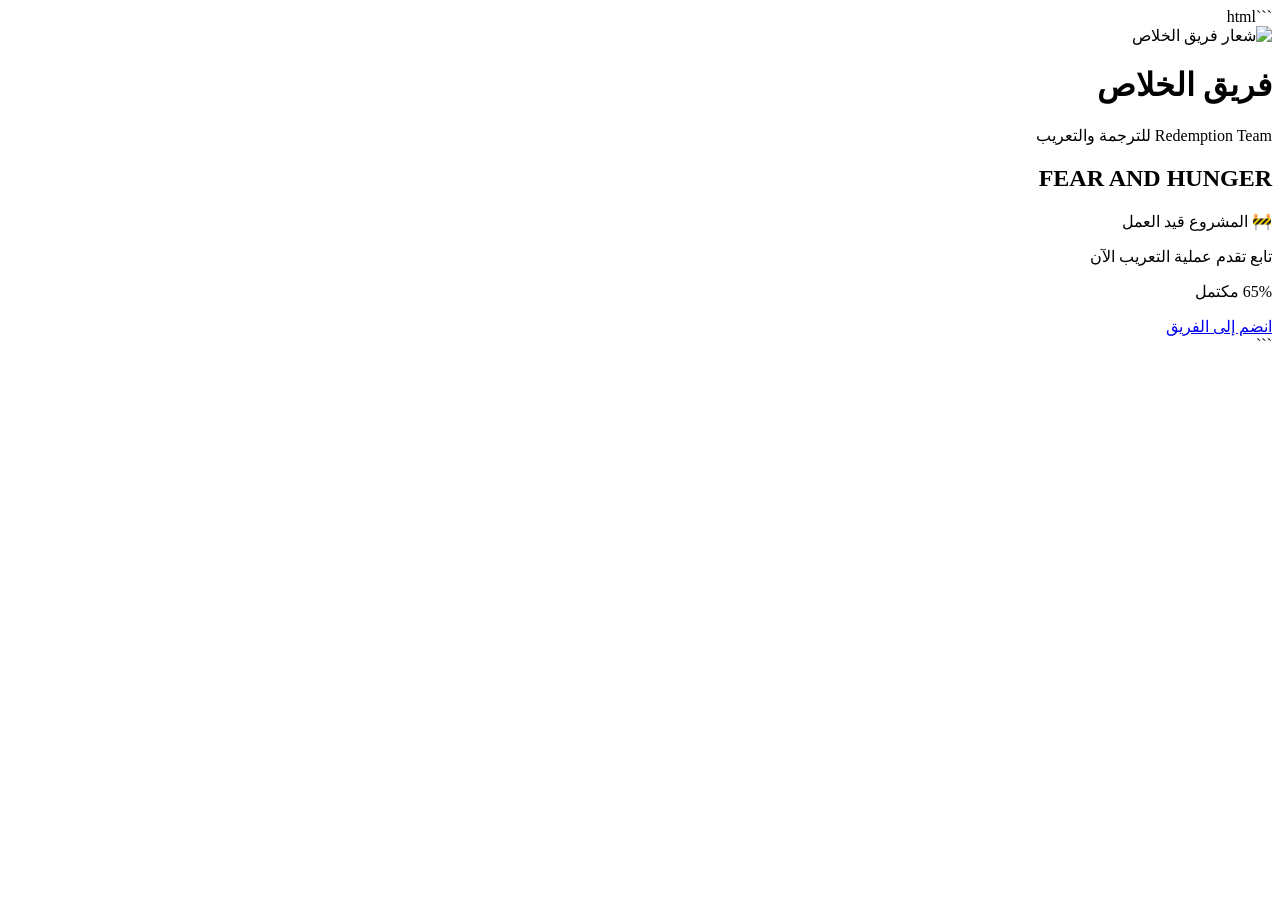
==== commit 220481c7: "Update index.html" ====
--- a/index.html
+++ b/index.html
@@ -1,5 +1,3 @@
-# index.html
-
 ```html
 <!DOCTYPE html>
 <html lang="ar" dir="rtl">
@@ -12,6 +10,7 @@
 <body>
   <div class="container">
     <img src="logo.jpg" alt="شعار فريق الخلاص" class="logo">
+
     <h1>فريق الخلاص</h1>
     <p class="subtitle">Redemption Team للترجمة والتعريب</p>
 
@@ -34,129 +33,3 @@
 </body>
 </html>
 ```
-
----
-
-# style.css
-
-```css
-* {
-  margin: 0;
-  padding: 0;
-  box-sizing: border-box;
-  font-family: Tahoma, sans-serif;
-}
-
-body {
-  background: linear-gradient(180deg, #020817, #0b1120, #030712);
-  color: white;
-  min-height: 100vh;
-  display: flex;
-  justify-content: center;
-  align-items: center;
-  padding: 20px;
-}
-
-.container {
-  width: 100%;
-  max-width: 900px;
-  background: rgba(255,255,255,0.05);
-  border: 1px solid rgba(255,255,255,0.1);
-  border-radius: 24px;
-  padding: 40px;
-  text-align: center;
-  backdrop-filter: blur(14px);
-  box-shadow: 0 0 40px rgba(59,130,246,0.15);
-}
-
-.logo {
-  width: 220px;
-  max-width: 80%;
-  border-radius: 18px;
-  margin-bottom: 25px;
-  box-shadow: 0 0 25px rgba(96,165,250,0.25);
-}
-
-h1 {
-  font-size: 3rem;
-  color: #dbeafe;
-  margin-bottom: 10px;
-}
-
-.subtitle {
-  color: #93c5fd;
-  font-size: 1.2rem;
-  margin-bottom: 35px;
-}
-
-.project-box {
-  background: rgba(30,41,59,0.8);
-  border-radius: 20px;
-  padding: 25px;
-  margin-bottom: 30px;
-  border: 1px solid rgba(147,197,253,0.15);
-}
-
-.project-box h2 {
-  color: #60a5fa;
-  margin-bottom: 15px;
-  font-size: 2rem;
-}
-
-.status {
-  font-size: 1.3rem;
-  margin-bottom: 15px;
-}
-
-.progress-bar {
-  width: 100%;
-  height: 22px;
-  background: rgba(255,255,255,0.08);
-  border-radius: 50px;
-  overflow: hidden;
-  margin-top: 15px;
-}
-
-.progress {
-  width: 65%;
-  height: 100%;
-  background: linear-gradient(90deg, #2563eb, #60a5fa);
-  border-radius: 50px;
-  animation: pulse 2s infinite;
-}
-
-.progress-text {
-  margin-top: 12px;
-  color: #bfdbfe;
-}
-
-@keyframes pulse {
-  0% { opacity: 0.8; }
-  50% { opacity: 1; }
-  100% { opacity: 0.8; }
-}
-
-.join-btn {
-  display: inline-block;
-  margin-top: 20px;
-  padding: 14px 32px;
-  background: linear-gradient(90deg, #2563eb, #1d4ed8);
-  color: white;
-  text-decoration: none;
-  border-radius: 14px;
-  font-size: 1.1rem;
-  transition: 0.3s;
-}
-
-.join-btn:hover {
-  transform: scale(1.05);
-  box-shadow: 0 0 20px rgba(59,130,246,0.4);
-}
-```
-
-### الاستخدام:
-
-1. احفظ ملف HTML باسم `index.html`
-2. احفظ ملف CSS باسم `style.css`
-3. ضع اللوجو باسم `logo.jpg`
-4. ارفع الملفات على GitHub Pages أو أي استضافة.
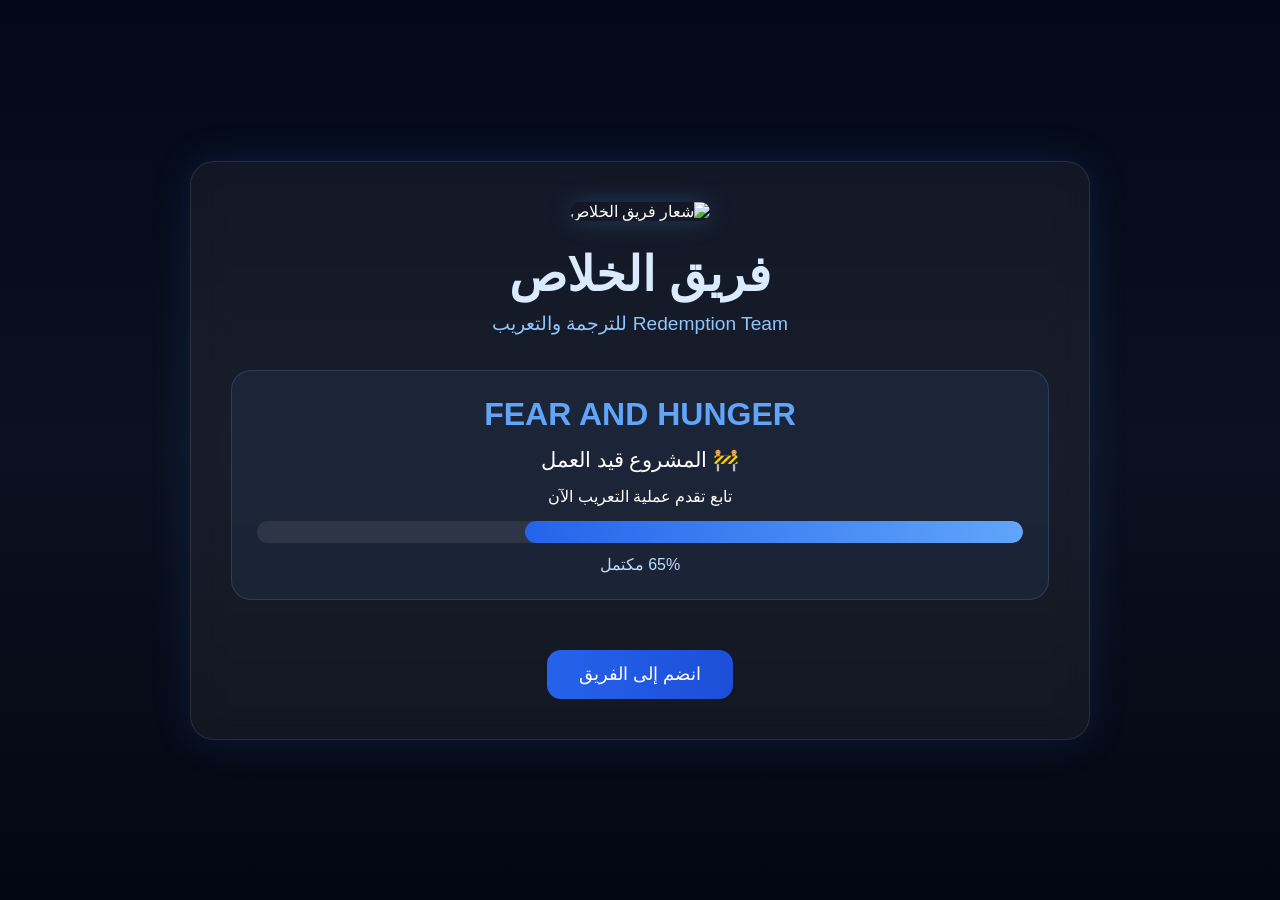
==== commit ed47b6db: "Add files via upload" ====
--- a/index.html
+++ b/index.html
@@ -1,4 +1,3 @@
-```html
 <!DOCTYPE html>
 <html lang="ar" dir="rtl">
 <head>
@@ -32,4 +31,3 @@
   </div>
 </body>
 </html>
-```
--- a/style.css
+++ b/style.css
@@ -0,0 +1,112 @@
+* {
+  margin: 0;
+  padding: 0;
+  box-sizing: border-box;
+  font-family: Tahoma, sans-serif;
+}
+
+body {
+  background: linear-gradient(180deg, #020817, #0b1120, #030712);
+  color: white;
+  min-height: 100vh;
+  display: flex;
+  justify-content: center;
+  align-items: center;
+  padding: 20px;
+}
+
+.container {
+  width: 100%;
+  max-width: 900px;
+  background: rgba(255,255,255,0.05);
+  border: 1px solid rgba(255,255,255,0.1);
+  border-radius: 24px;
+  padding: 40px;
+  text-align: center;
+  backdrop-filter: blur(14px);
+  box-shadow: 0 0 40px rgba(59,130,246,0.15);
+}
+
+.logo {
+  width: 220px;
+  max-width: 80%;
+  border-radius: 18px;
+  margin-bottom: 25px;
+  box-shadow: 0 0 25px rgba(96,165,250,0.25);
+}
+
+h1 {
+  font-size: 3rem;
+  color: #dbeafe;
+  margin-bottom: 10px;
+}
+
+.subtitle {
+  color: #93c5fd;
+  font-size: 1.2rem;
+  margin-bottom: 35px;
+}
+
+.project-box {
+  background: rgba(30,41,59,0.8);
+  border-radius: 20px;
+  padding: 25px;
+  margin-bottom: 30px;
+  border: 1px solid rgba(147,197,253,0.15);
+}
+
+.project-box h2 {
+  color: #60a5fa;
+  margin-bottom: 15px;
+  font-size: 2rem;
+}
+
+.status {
+  font-size: 1.3rem;
+  margin-bottom: 15px;
+}
+
+.progress-bar {
+  width: 100%;
+  height: 22px;
+  background: rgba(255,255,255,0.08);
+  border-radius: 50px;
+  overflow: hidden;
+  margin-top: 15px;
+}
+
+.progress {
+  width: 65%;
+  height: 100%;
+  background: linear-gradient(90deg, #2563eb, #60a5fa);
+  border-radius: 50px;
+  animation: pulse 2s infinite;
+}
+
+.progress-text {
+  margin-top: 12px;
+  color: #bfdbfe;
+}
+
+@keyframes pulse {
+  0% { opacity: 0.8; }
+  50% { opacity: 1; }
+  100% { opacity: 0.8; }
+}
+
+.join-btn {
+  display: inline-block;
+  margin-top: 20px;
+  padding: 14px 32px;
+  background: linear-gradient(90deg, #2563eb, #1d4ed8);
+  color: white;
+  text-decoration: none;
+  border-radius: 14px;
+  font-size: 1.1rem;
+  transition: 0.3s;
+}
+
+.join-btn:hover {
+  transform: scale(1.05);
+  box-shadow: 0 0 20px rgba(59,130,246,0.4);
+}
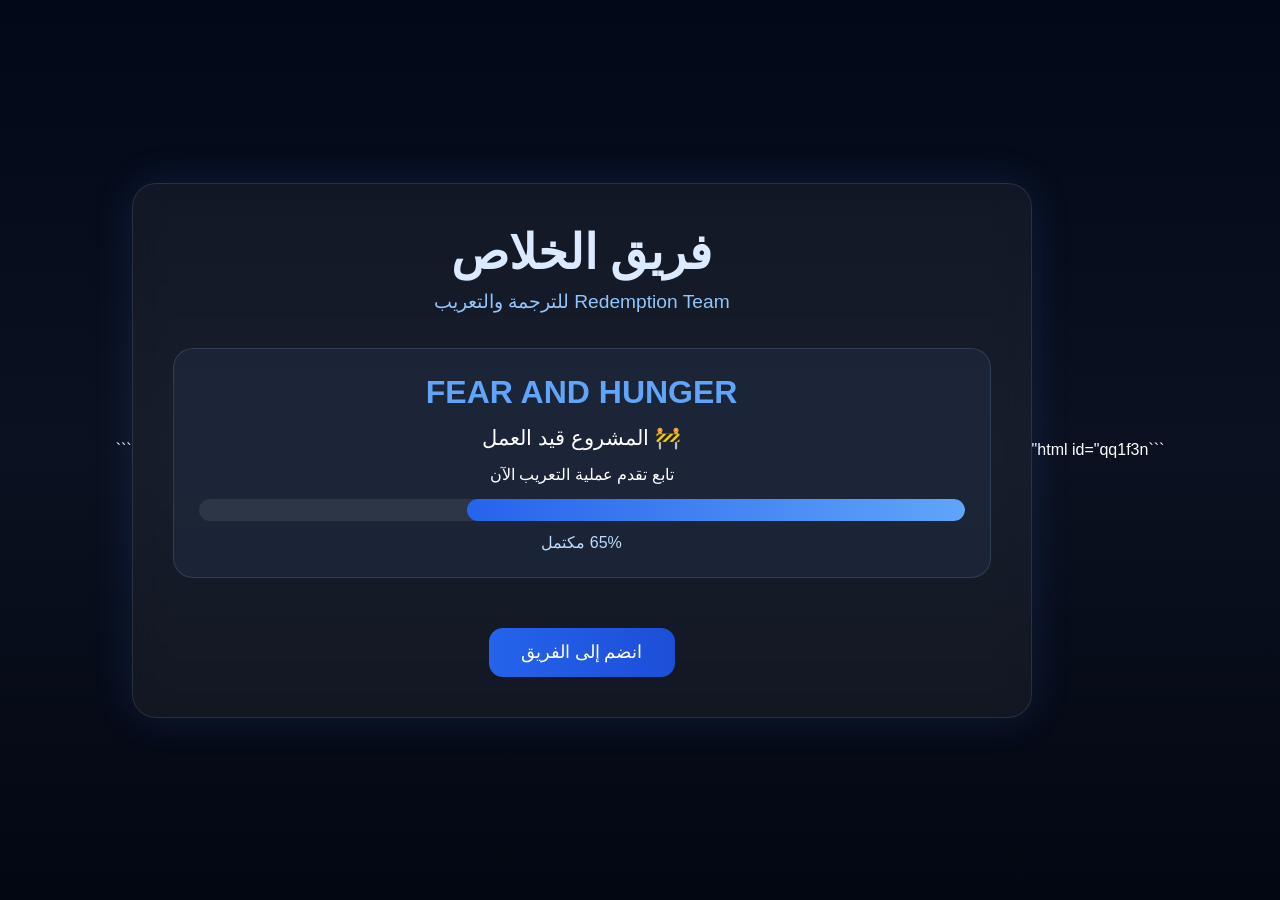
==== commit 7e639cbe: "Update index.html" ====
--- a/index.html
+++ b/index.html
@@ -1,3 +1,4 @@
+```html id="qq1f3n"
 <!DOCTYPE html>
 <html lang="ar" dir="rtl">
 <head>
@@ -8,8 +9,6 @@
 </head>
 <body>
   <div class="container">
-    <img src="logo.jpg" alt="شعار فريق الخلاص" class="logo">
-
     <h1>فريق الخلاص</h1>
     <p class="subtitle">Redemption Team للترجمة والتعريب</p>
 
@@ -31,3 +30,4 @@
   </div>
 </body>
 </html>
+```
